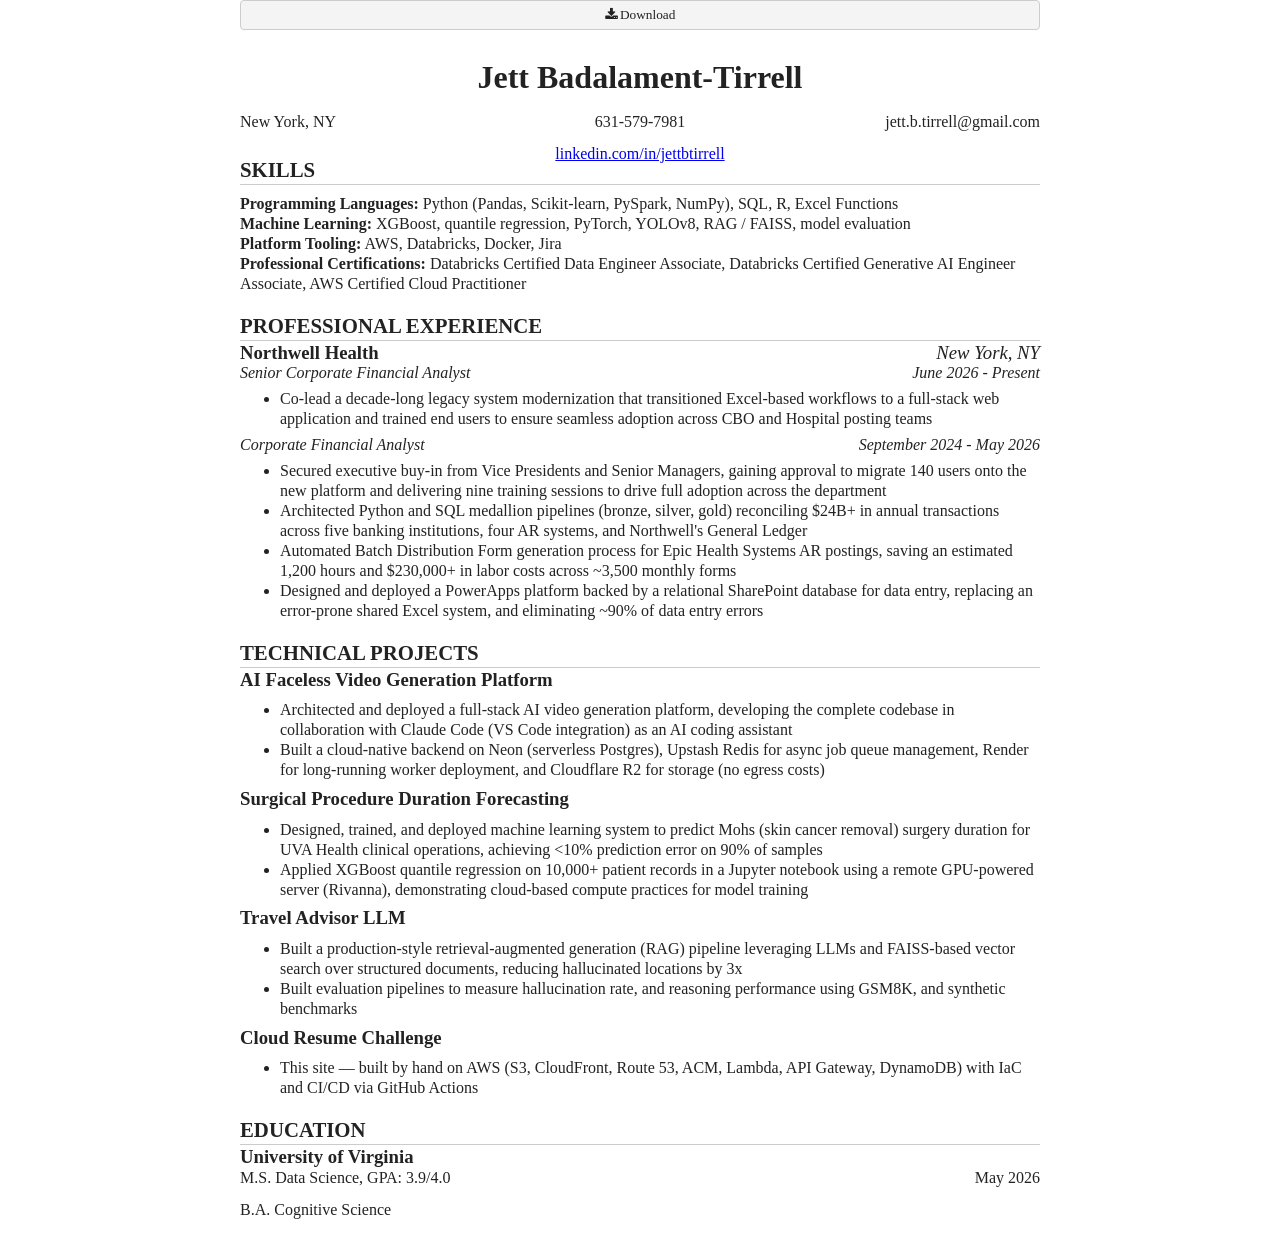
==== frontend/index.html @ 1f56818a "Add CI/CD pipeline for frontend deploy" ====
<!DOCTYPE HTML>
<html lang="en-US">
<head>
    <meta charset="UTF-8">
    <title>Jett Badalament-Tirrell | Resume</title>
    <link rel="stylesheet" href="style.css"/>
    <link rel="stylesheet" href="https://cdnjs.cloudflare.com/ajax/libs/font-awesome/4.7.0/css/font-awesome.min.css">
    <script src="visitor_count.js" defer></script>
</head>
<body>
<div class="container">
    <header>
        <a href="Jett_Badalament-Tirrell_Resume.pdf" download="Jett_Badalament-Tirrell_Resume.pdf">
            <button class="btn" style="width:100%"><i class="fa fa-download"></i> Download</button>
        </a>
        <h1 id="name">Jett Badalament-Tirrell</h1>
        <div id="textbox" class="textbox">
            <p class="alignleft">New York, NY</p>
            <p class="aligncenter">631-579-7981</p>
            <p class="alignright">jett.b.tirrell@gmail.com</p>
        </div>
        <div style="clear: both;"></div>
        <div id="textbox2" class="textbox">
            <p class="alignleft"></p>
            <p class="aligncenter"><a href="https://linkedin.com/in/jettbtirrell" target="_blank">linkedin.com/in/jettbtirrell</a></p>
            <p class="alignright"></p>
        </div>
        <div style="clear: both;"></div>
        <dt class="counter_st"></dt>
    </header>

    <main>
        <section id="competencies">
            <h2 class="title">SKILLS</h2>
            <hr>
            <ul class="competencies_list">
                <li><b>Programming Languages:</b> Python (Pandas, Scikit-learn, PySpark, NumPy), SQL, R, Excel Functions</li>
                <li><b>Machine Learning:</b> XGBoost, quantile regression, PyTorch, YOLOv8, RAG / FAISS, model evaluation</li>
                <li><b>Platform Tooling:</b> AWS, Databricks, Docker, Jira</li>
                <li><b>Professional Certifications:</b> Databricks Certified Data Engineer Associate, Databricks Certified Generative AI Engineer Associate, AWS Certified Cloud Practitioner</li>
            </ul>
        </section>

        <section id="Professional Experience">
            <h2 class="title">PROFESSIONAL EXPERIENCE</h2>
            <hr>

            <company class="company">
                <h3 class="companyname"><b>Northwell Health</b>
                    <span class="right"><i>New York, NY</i></span>
                </h3>
                <role class="role">
                    <p>
                        <span class="left"><i>Senior Corporate Financial Analyst</i></span>
                        <span class="right"><i>June 2026 - Present</i></span>
                        <br>
                    </p>
                    <responsibilities class="responsibilities">
                        <ul>
                            <li>Co-lead a decade-long legacy system modernization that transitioned Excel-based
                                workflows to a full-stack web application and trained end users to ensure seamless
                                adoption across CBO and Hospital posting teams
                            </li>
                        </ul>
                    </responsibilities>
                </role>
                <role class="role">
                    <p>
                        <span class="left"><i>Corporate Financial Analyst</i></span>
                        <span class="right"><i>September 2024 - May 2026</i></span>
                        <br>
                    </p>
                    <responsibilities class="responsibilities">
                        <ul>
                            <li>Secured executive buy-in from Vice Presidents and Senior Managers, gaining approval
                                to migrate 140 users onto the new platform and delivering nine training sessions to
                                drive full adoption across the department
                            </li>
                            <li>Architected Python and SQL medallion pipelines (bronze, silver, gold) reconciling
                                $24B+ in annual transactions across five banking institutions, four AR systems, and
                                Northwell's General Ledger
                            </li>
                            <li>Automated Batch Distribution Form generation process for Epic Health Systems AR
                                postings, saving an estimated 1,200 hours and $230,000+ in labor costs across
                                ~3,500 monthly forms
                            </li>
                            <li>Designed and deployed a PowerApps platform backed by a relational SharePoint
                                database for data entry, replacing an error-prone shared Excel system, and
                                eliminating ~90% of data entry errors
                            </li>
                        </ul>
                    </responsibilities>
                </role>
            </company>
        </section>

        <section id="personal_projects">
            <h2 class="title">TECHNICAL PROJECTS</h2>
            <hr>

            <company class="company">
                <h3 class="companyname"><b>AI Faceless Video Generation Platform</b></h3>
                <responsibilities class="responsibilities">
                    <ul>
                        <li>Architected and deployed a full-stack AI video generation platform, developing the
                            complete codebase in collaboration with Claude Code (VS Code integration) as an AI
                            coding assistant
                        </li>
                        <li>Built a cloud-native backend on Neon (serverless Postgres), Upstash Redis for async
                            job queue management, Render for long-running worker deployment, and Cloudflare R2
                            for storage (no egress costs)
                        </li>
                    </ul>
                </responsibilities>
            </company>

            <company class="company">
                <h3 class="companyname"><b>Surgical Procedure Duration Forecasting</b></h3>
                <responsibilities class="responsibilities">
                    <ul>
                        <li>Designed, trained, and deployed machine learning system to predict Mohs (skin cancer
                            removal) surgery duration for UVA Health clinical operations, achieving &lt;10%
                            prediction error on 90% of samples
                        </li>
                        <li>Applied XGBoost quantile regression on 10,000+ patient records in a Jupyter notebook
                            using a remote GPU-powered server (Rivanna), demonstrating cloud-based compute
                            practices for model training
                        </li>
                    </ul>
                </responsibilities>
            </company>

            <company class="company">
                <h3 class="companyname"><b>Travel Advisor LLM</b></h3>
                <responsibilities class="responsibilities">
                    <ul>
                        <li>Built a production-style retrieval-augmented generation (RAG) pipeline leveraging LLMs
                            and FAISS-based vector search over structured documents, reducing hallucinated
                            locations by 3x
                        </li>
                        <li>Built evaluation pipelines to measure hallucination rate, and reasoning performance
                            using GSM8K, and synthetic benchmarks
                        </li>
                    </ul>
                </responsibilities>
            </company>

            <company class="company">
                <h3 class="companyname"><b>Cloud Resume Challenge</b></h3>
                <responsibilities class="responsibilities">
                    <ul>
                        <li>This site — built by hand on AWS (S3, CloudFront, Route 53, ACM, Lambda, API Gateway,
                            DynamoDB) with IaC and CI/CD via GitHub Actions
                        </li>
                    </ul>
                </responsibilities>
            </company>
        </section>

        <section id="Education">
            <h2 class="title">EDUCATION</h2>
            <hr>
            <school class="school">
                <h3 class="schoolname">University of Virginia</h3>
                <degree_ class="degree">
                    <p>
                        <span class="left">M.S. Data Science, GPA: 3.9/4.0</span><span class="right">May 2026</span>
                    <div style="clear: both;"></div>
                    <br>
                    </p>
                </degree_>
                <degree_ class="degree">
                    <p>
                        <span class="left">B.A. Cognitive Science</span><span class="right"></span>
                        <br>
                    </p>
                </degree_>
            </school>
        </section>
    </main>
</div> <!-- end container -->
</body>
</html>
---- frontend/style.css ----
/* =============================================================================
   Reset basics
   ========================================================================== */
html { font-size: 100%; overflow-y: scroll; -webkit-text-size-adjust: 100%; -ms-text-size-adjust: 100%; }
body { margin: 0; font-size: 1em; line-height: 1.0; }
body, button, input, select, textarea { font-family: "Times New Roman", Times, serif; color: #222; }
hr { display: block; height: 1px; border: 0; border-top: 1px solid #ccc; margin: 1em 0; padding: 0; }
a { color: #00e; }
a:visited { color: #551a8b; }
a:hover { color: #06e; }

/* =============================================================================
   Layout
   ========================================================================== */
.container {
    width: 100%;
    max-width: 800px;
    margin: 0 auto;
}

.alignleft {
    float: left;
    width: 33.33333%;
    text-align: left;
}
.aligncenter {
    float: left;
    width: 33.33333%;
    text-align: center;
}
.alignright {
    float: left;
    width: 33.33333%;
    text-align: right;
}

.right { float: right; }
.left { float: left; }

.title {
    line-height: 0em;
    margin-bottom: -.1em;
}

.schoolname {
    margin-bottom: 1.1em;
    line-height: 0em;
}
.companyname {
    font-weight: normal;
    margin-bottom: 1.1em;
    line-height: 0em;
}
.degree {
    margin-top: 0em;
    margin-bottom: 0em;
    line-height: 0em;
}

.counter_st {
    text-align: right;
    margin-top: -2em;
    margin-bottom: 0em;
    line-height: 0em;
    font-size: 0.85em;
    color: #666;
}

.textbox {
    text-align: right;
    margin-top: 0em;
    margin-bottom: 0em;
    line-height: 0em;
}

.role {
    margin-top: 0em;
    margin-bottom: 0em;
    line-height: 0em;
}

.responsibilities {
    margin-top: 1em;
    margin-bottom: 0em;
    line-height: 1.25em;
}

.competencies_list {
    list-style-type: none;
    line-height: 1.25em;
    padding-left: 0px;
}

.company { margin-bottom: 1.5em; }

.btn {
    background: #f4f4f4;
    border: 1px solid #ccc;
    border-radius: 4px;
    padding: 6px 12px;
    cursor: pointer;
    margin-bottom: 0.5em;
}
.btn:hover { background: #e8e8e8; }

h1 { text-align: center; line-height: 1.2em; margin-bottom: 0.3em; }
h2 { line-height: 0em; font-size: 1.3em; }
h3 { line-height: 0em; }
hr { margin-bottom: -.5em; }
section { margin-bottom: 2em; }

/* =============================================================================
   Print styles
   ========================================================================== */
@media print {
    .btn { display: none; }
    a[href]:after { content: ""; }
}
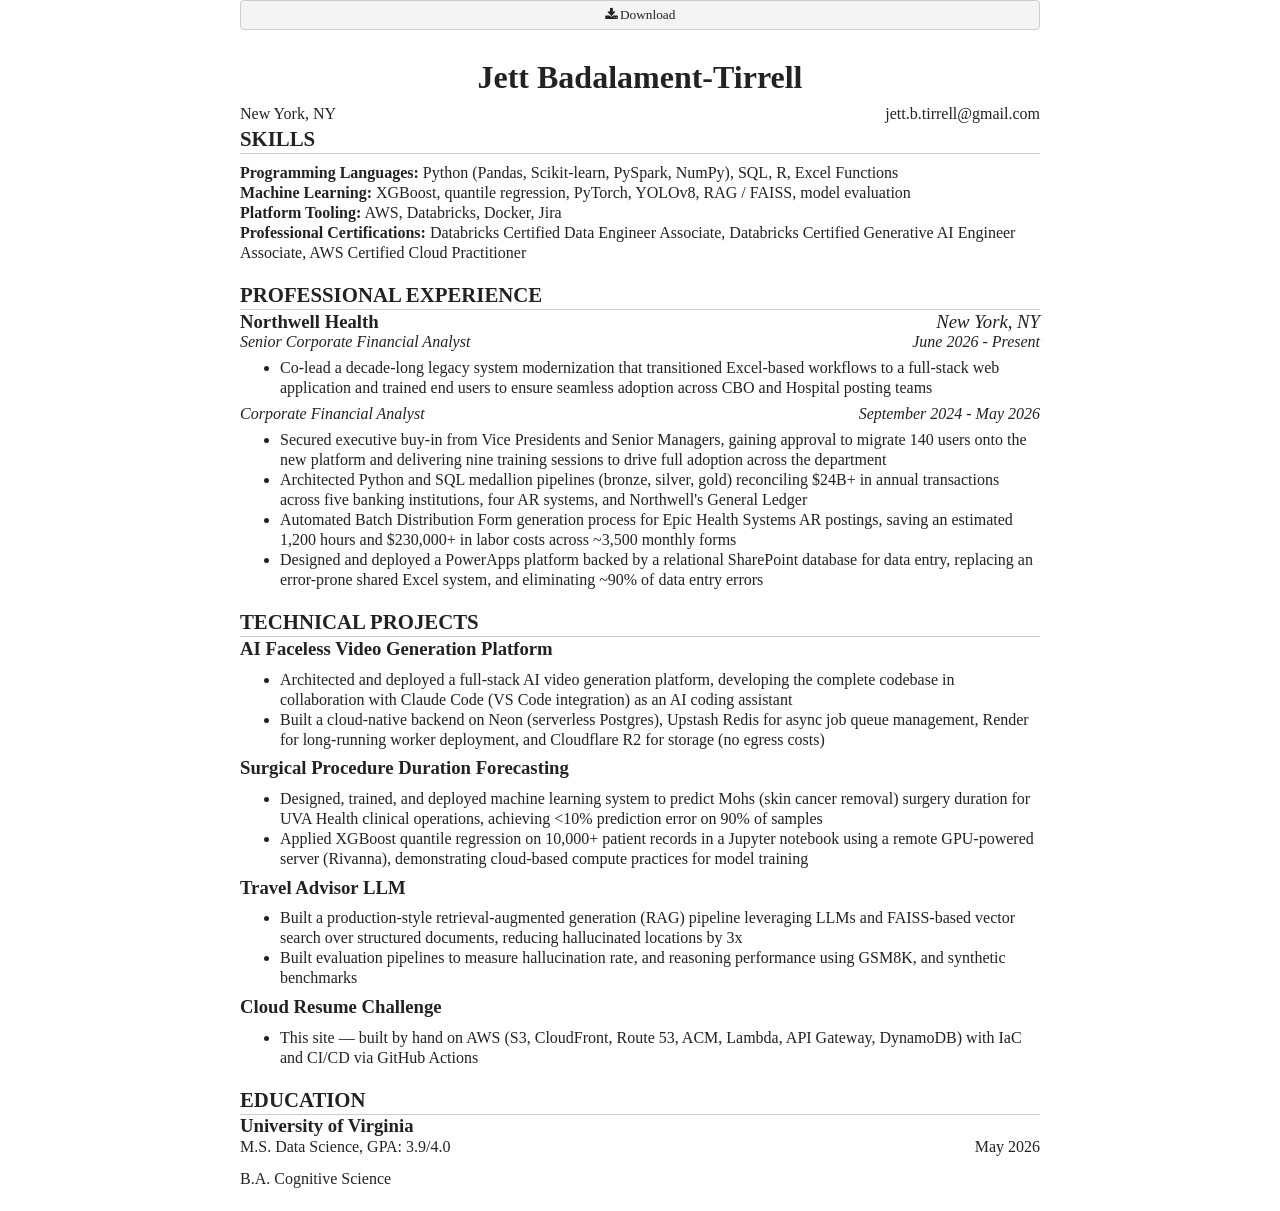
==== commit 3a8f5aea: "Updated terraform to use AllowAPIGatewayInvoke for the lambda permission, took out linkedin and phon" ====
--- a/frontend/index.html
+++ b/frontend/index.html
@@ -14,16 +14,9 @@
             <button class="btn" style="width:100%"><i class="fa fa-download"></i> Download</button>
         </a>
         <h1 id="name">Jett Badalament-Tirrell</h1>
-        <div id="textbox" class="textbox">
-            <p class="alignleft">New York, NY</p>
-            <p class="aligncenter">631-579-7981</p>
-            <p class="alignright">jett.b.tirrell@gmail.com</p>
-        </div>
-        <div style="clear: both;"></div>
-        <div id="textbox2" class="textbox">
-            <p class="alignleft"></p>
-            <p class="aligncenter"><a href="https://linkedin.com/in/jettbtirrell" target="_blank">linkedin.com/in/jettbtirrell</a></p>
-            <p class="alignright"></p>
+        <div class="contact-line">
+            <span class="left">New York, NY</span>
+            <span class="right">jett.b.tirrell@gmail.com</span>
         </div>
         <div style="clear: both;"></div>
         <dt class="counter_st"></dt>
--- a/frontend/style.css
+++ b/frontend/style.css
@@ -16,22 +16,6 @@
     width: 100%;
     max-width: 800px;
     margin: 0 auto;
-}
-
-.alignleft {
-    float: left;
-    width: 33.33333%;
-    text-align: left;
-}
-.aligncenter {
-    float: left;
-    width: 33.33333%;
-    text-align: center;
-}
-.alignright {
-    float: left;
-    width: 33.33333%;
-    text-align: right;
 }
 
 .right { float: right; }
@@ -59,18 +43,18 @@
 
 .counter_st {
     text-align: right;
-    margin-top: -2em;
+    margin-top: 0.5em;
     margin-bottom: 0em;
-    line-height: 0em;
+    line-height: 1.2em;
     font-size: 0.85em;
     color: #666;
 }
 
-.textbox {
-    text-align: right;
-    margin-top: 0em;
-    margin-bottom: 0em;
-    line-height: 0em;
+.contact-line {
+    display: flex;
+    justify-content: space-between;
+    margin-top: 0.3em;
+    margin-bottom: 0.3em;
 }
 
 .role {
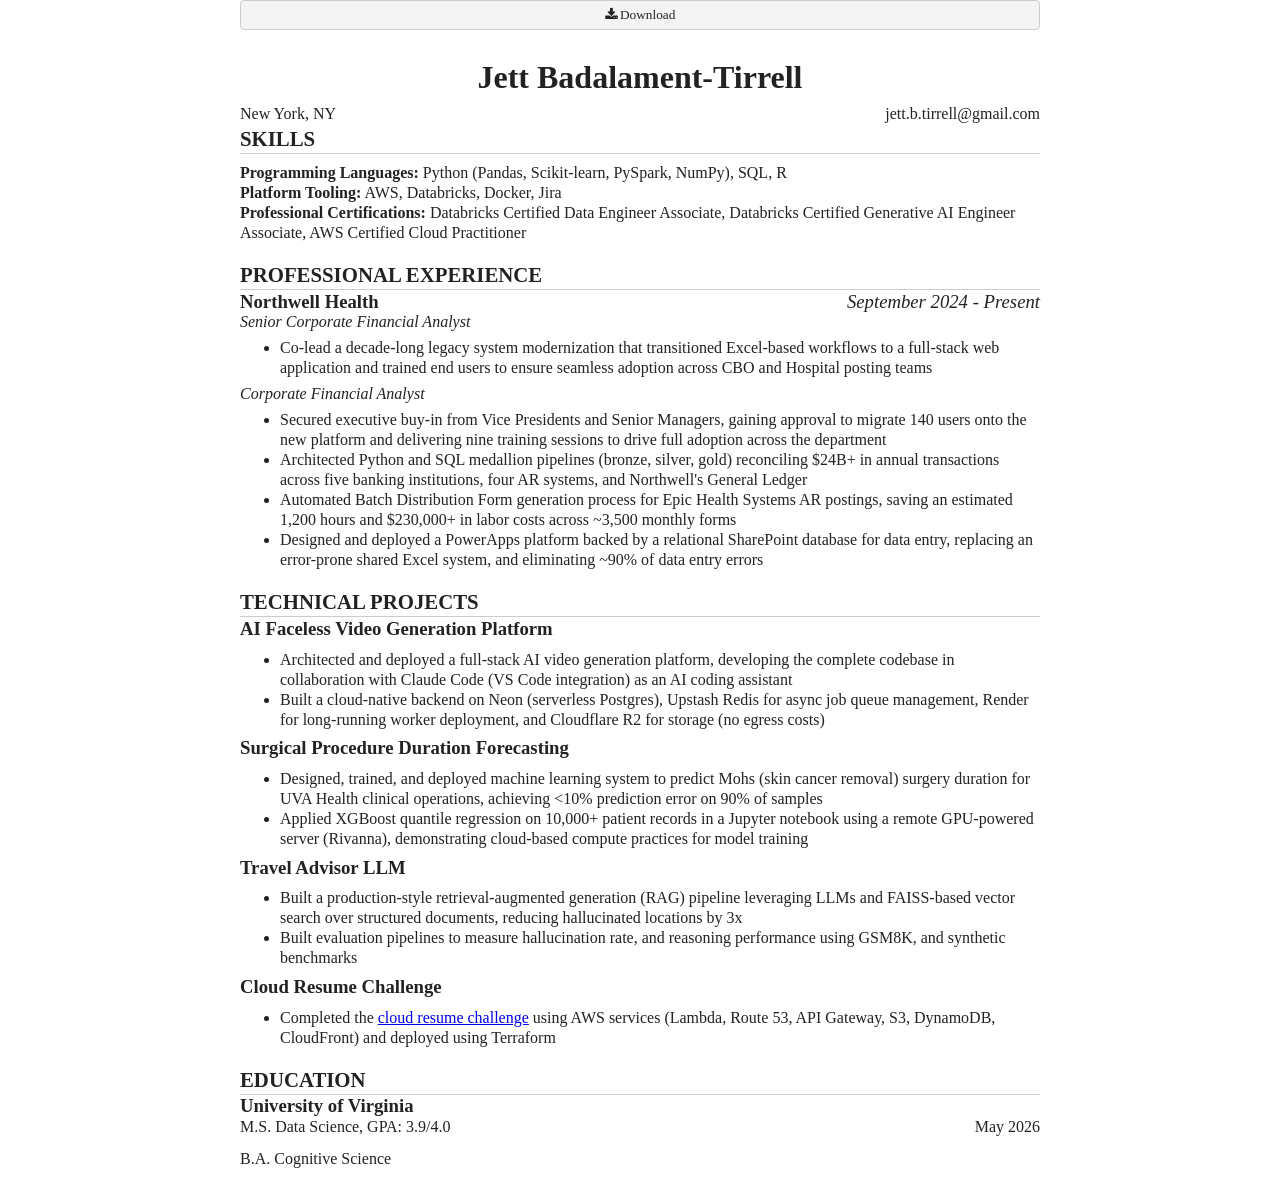
==== commit 3b73b6a9: "Resume tweaks" ====
--- a/frontend/index.html
+++ b/frontend/index.html
@@ -27,8 +27,7 @@
             <h2 class="title">SKILLS</h2>
             <hr>
             <ul class="competencies_list">
-                <li><b>Programming Languages:</b> Python (Pandas, Scikit-learn, PySpark, NumPy), SQL, R, Excel Functions</li>
-                <li><b>Machine Learning:</b> XGBoost, quantile regression, PyTorch, YOLOv8, RAG / FAISS, model evaluation</li>
+                <li><b>Programming Languages:</b> Python (Pandas, Scikit-learn, PySpark, NumPy), SQL, R</li>
                 <li><b>Platform Tooling:</b> AWS, Databricks, Docker, Jira</li>
                 <li><b>Professional Certifications:</b> Databricks Certified Data Engineer Associate, Databricks Certified Generative AI Engineer Associate, AWS Certified Cloud Practitioner</li>
             </ul>
@@ -40,12 +39,11 @@
 
             <company class="company">
                 <h3 class="companyname"><b>Northwell Health</b>
-                    <span class="right"><i>New York, NY</i></span>
+                    <span class="right"><i>September 2024 - Present</i></span>
                 </h3>
                 <role class="role">
                     <p>
                         <span class="left"><i>Senior Corporate Financial Analyst</i></span>
-                        <span class="right"><i>June 2026 - Present</i></span>
                         <br>
                     </p>
                     <responsibilities class="responsibilities">
@@ -60,7 +58,6 @@
                 <role class="role">
                     <p>
                         <span class="left"><i>Corporate Financial Analyst</i></span>
-                        <span class="right"><i>September 2024 - May 2026</i></span>
                         <br>
                     </p>
                     <responsibilities class="responsibilities">
@@ -142,8 +139,7 @@
                 <h3 class="companyname"><b>Cloud Resume Challenge</b></h3>
                 <responsibilities class="responsibilities">
                     <ul>
-                        <li>This site — built by hand on AWS (S3, CloudFront, Route 53, ACM, Lambda, API Gateway,
-                            DynamoDB) with IaC and CI/CD via GitHub Actions
+                        <li>Completed the <a href="https://cloudresumechallenge.dev/docs/the-challenge/aws/" target="_blank">cloud resume challenge</a> using AWS services (Lambda, Route 53, API Gateway, S3, DynamoDB, CloudFront) and deployed using Terraform
                         </li>
                     </ul>
                 </responsibilities>
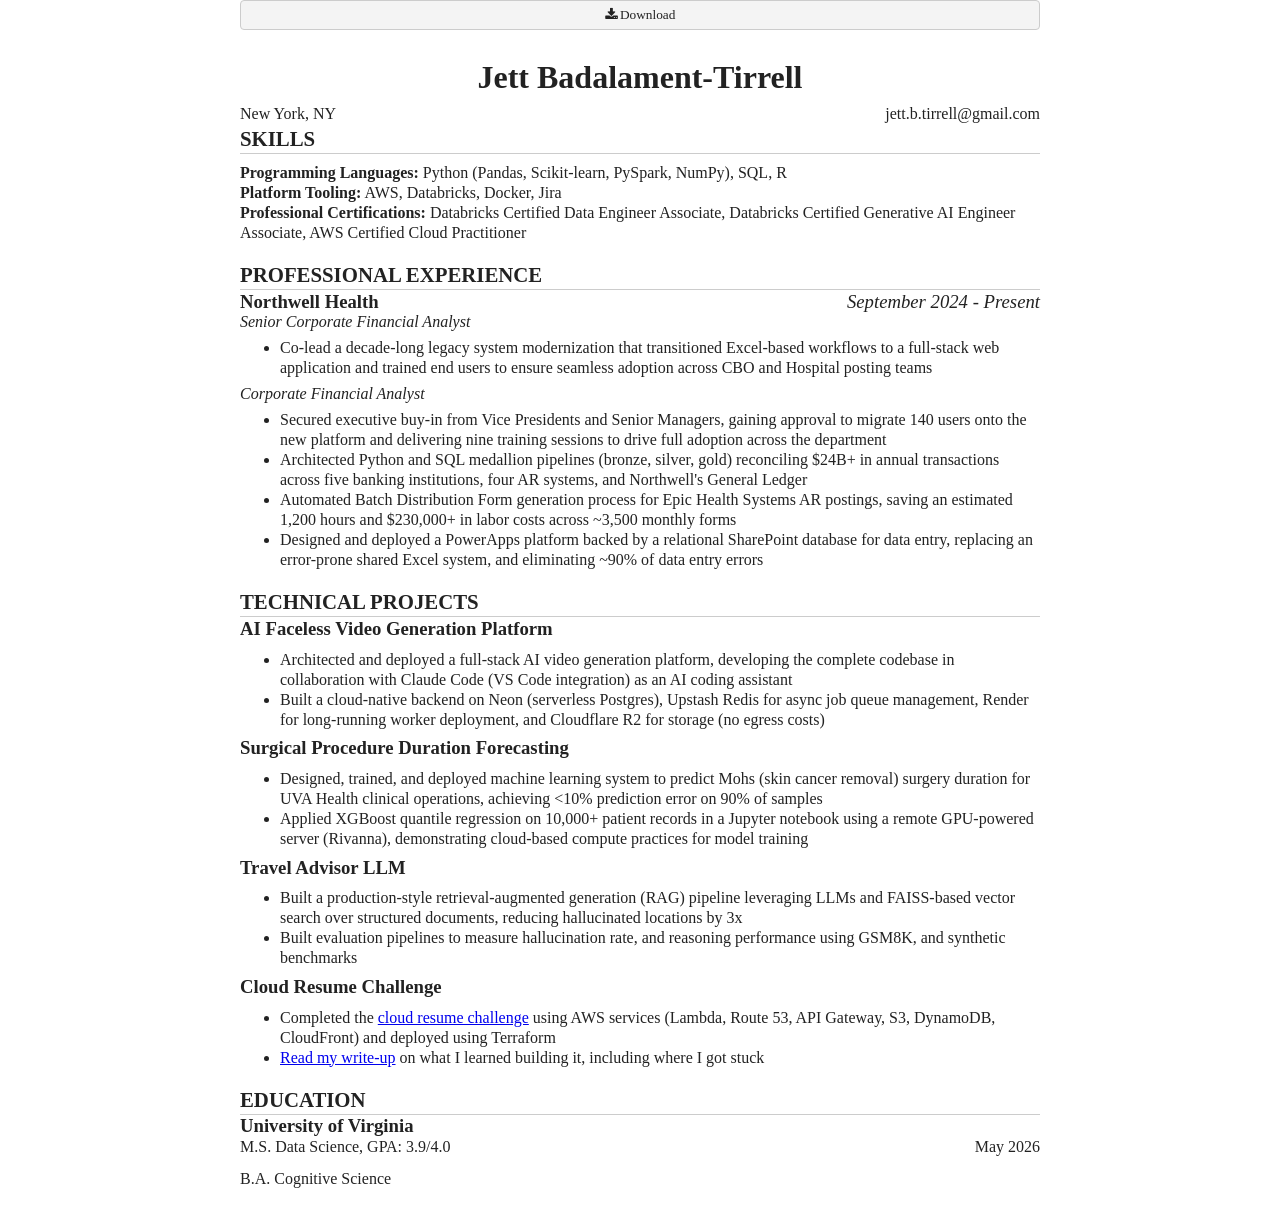
==== commit b7a72a0a: "Added blogpost" ====
--- a/frontend/index.html
+++ b/frontend/index.html
@@ -139,8 +139,8 @@
                 <h3 class="companyname"><b>Cloud Resume Challenge</b></h3>
                 <responsibilities class="responsibilities">
                     <ul>
-                        <li>Completed the <a href="https://cloudresumechallenge.dev/docs/the-challenge/aws/" target="_blank">cloud resume challenge</a> using AWS services (Lambda, Route 53, API Gateway, S3, DynamoDB, CloudFront) and deployed using Terraform
-                        </li>
+                        <li>Completed the <a href="https://cloudresumechallenge.dev/docs/the-challenge/aws/" target="_blank">cloud resume challenge</a> using AWS services (Lambda, Route 53, API Gateway, S3, DynamoDB, CloudFront) and deployed using Terraform</li>
+                        <li><a href="https://jett.hashnode.dev/putting-my-aws-ccp-into-practice" target="_blank">Read my write-up</a> on what I learned building it, including where I got stuck</li>
                     </ul>
                 </responsibilities>
             </company>
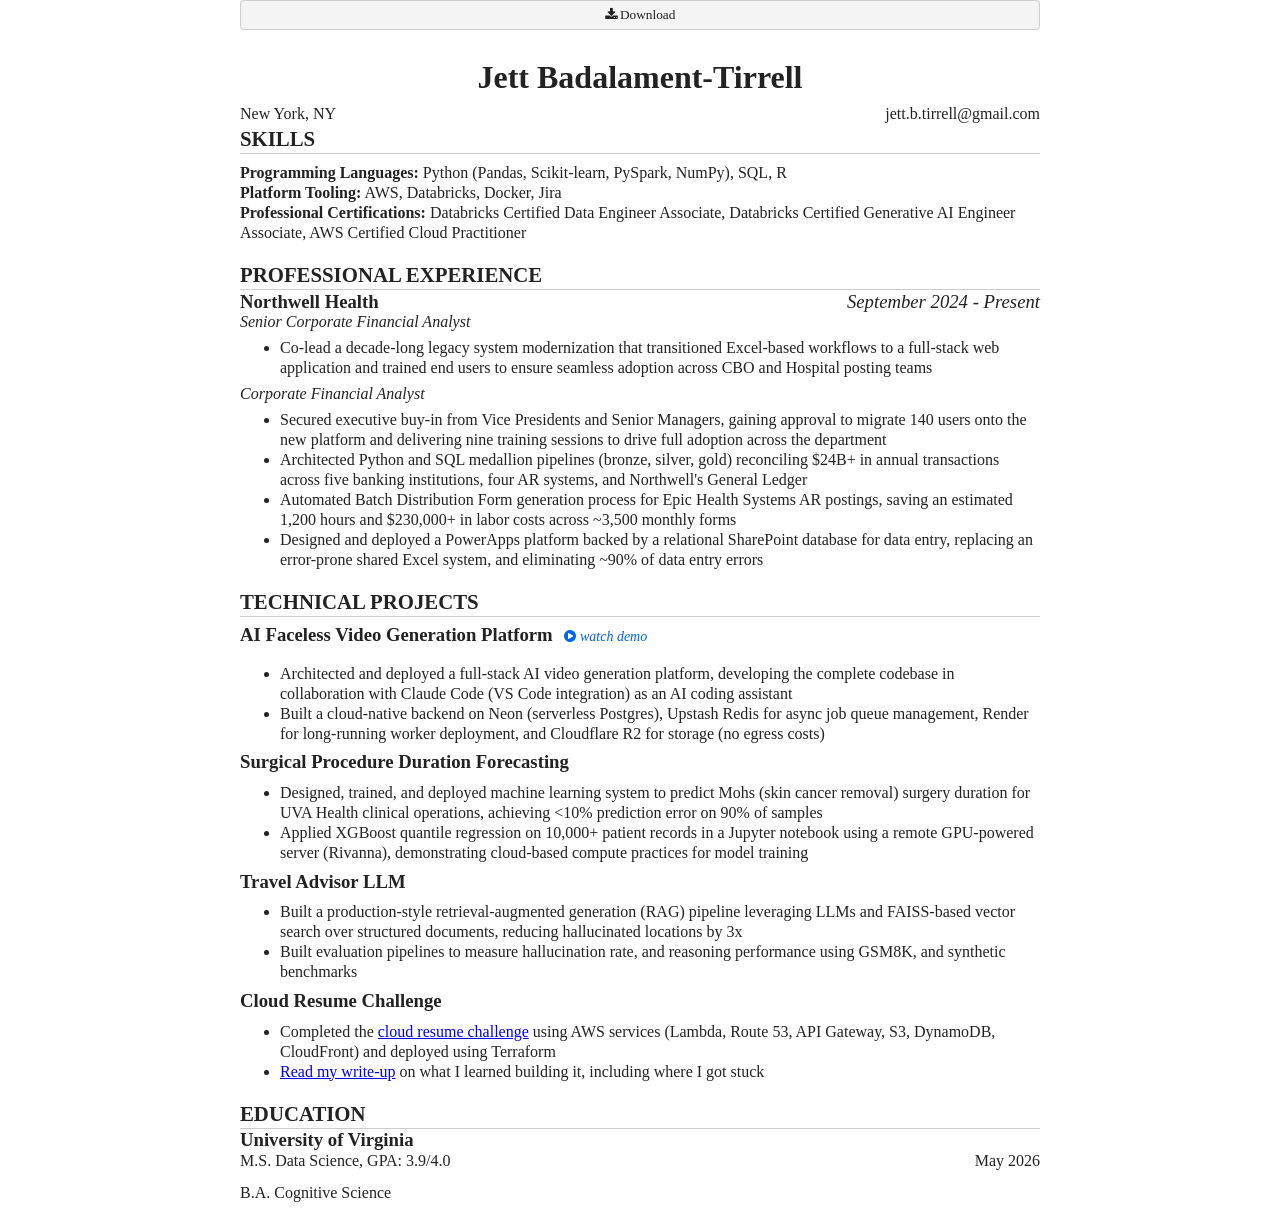
==== commit a50b072c: "Added hover-to-preview and click-to-fullscreen demo video for faceless video project" ====
--- a/frontend/index.html
+++ b/frontend/index.html
@@ -88,8 +88,8 @@
             <h2 class="title">TECHNICAL PROJECTS</h2>
             <hr>
 
-            <company class="company">
-                <h3 class="companyname"><b>AI Faceless Video Generation Platform</b></h3>
+            <company class="company video-demo-trigger" id="faceless-video-project" tabindex="0">
+                <h3 class="companyname"><b>AI Faceless Video Generation Platform</b> <span class="video-hint"><i class="fa fa-play-circle"></i> watch demo</span></h3>
                 <responsibilities class="responsibilities">
                     <ul>
                         <li>Architected and deployed a full-stack AI video generation platform, developing the
@@ -168,5 +168,14 @@
         </section>
     </main>
 </div> <!-- end container -->
+
+<video id="video-preview" muted loop playsinline preload="none" src="assets/faceless-demo.mp4"></video>
+
+<div id="video-modal">
+    <button id="video-modal-close" aria-label="Close video"><i class="fa fa-times"></i></button>
+    <video id="video-modal-player" controls playsinline preload="none" src="assets/faceless-demo.mp4"></video>
+</div>
+
+<script src="video_demo.js" defer></script>
 </body>
 </html>
--- a/frontend/style.css
+++ b/frontend/style.css
@@ -94,9 +94,83 @@
 section { margin-bottom: 2em; }
 
 /* =============================================================================
+   Video demo (hover preview + fullscreen)
+   ========================================================================== */
+.video-demo-trigger {
+    cursor: pointer;
+    border-radius: 4px;
+    transition: background-color 0.15s ease;
+}
+.video-demo-trigger:hover,
+.video-demo-trigger:focus-visible {
+    background-color: #f4f8ff;
+}
+
+.video-hint {
+    font-size: 0.75em;
+    font-weight: normal;
+    font-style: italic;
+    color: #06e;
+    margin-left: 0.5em;
+    white-space: nowrap;
+}
+
+#video-preview {
+    position: fixed;
+    top: 0;
+    left: 0;
+    width: 320px;
+    max-width: 40vw;
+    aspect-ratio: 16 / 9;
+    border-radius: 8px;
+    box-shadow: 0 6px 24px rgba(0, 0, 0, 0.35);
+    pointer-events: none;
+    z-index: 1000;
+    background: #000;
+    display: none;
+}
+#video-preview.visible { display: block; }
+
+#video-modal {
+    display: none;
+    position: fixed;
+    inset: 0;
+    background: rgba(0, 0, 0, 0.9);
+    z-index: 2000;
+    align-items: center;
+    justify-content: center;
+}
+#video-modal.visible { display: flex; }
+
+#video-modal-player {
+    max-width: 90vw;
+    max-height: 90vh;
+}
+
+#video-modal-close {
+    position: absolute;
+    top: 1.5em;
+    right: 1.5em;
+    background: rgba(255, 255, 255, 0.1);
+    color: #fff;
+    border: 1px solid rgba(255, 255, 255, 0.4);
+    border-radius: 50%;
+    width: 2.5em;
+    height: 2.5em;
+    font-size: 1em;
+    cursor: pointer;
+}
+#video-modal-close:hover { background: rgba(255, 255, 255, 0.25); }
+
+@media (max-width: 600px) {
+    #video-preview { display: none !important; }
+}
+
+/* =============================================================================
    Print styles
    ========================================================================== */
 @media print {
     .btn { display: none; }
     a[href]:after { content: ""; }
+    .video-hint, #video-preview, #video-modal { display: none !important; }
 }
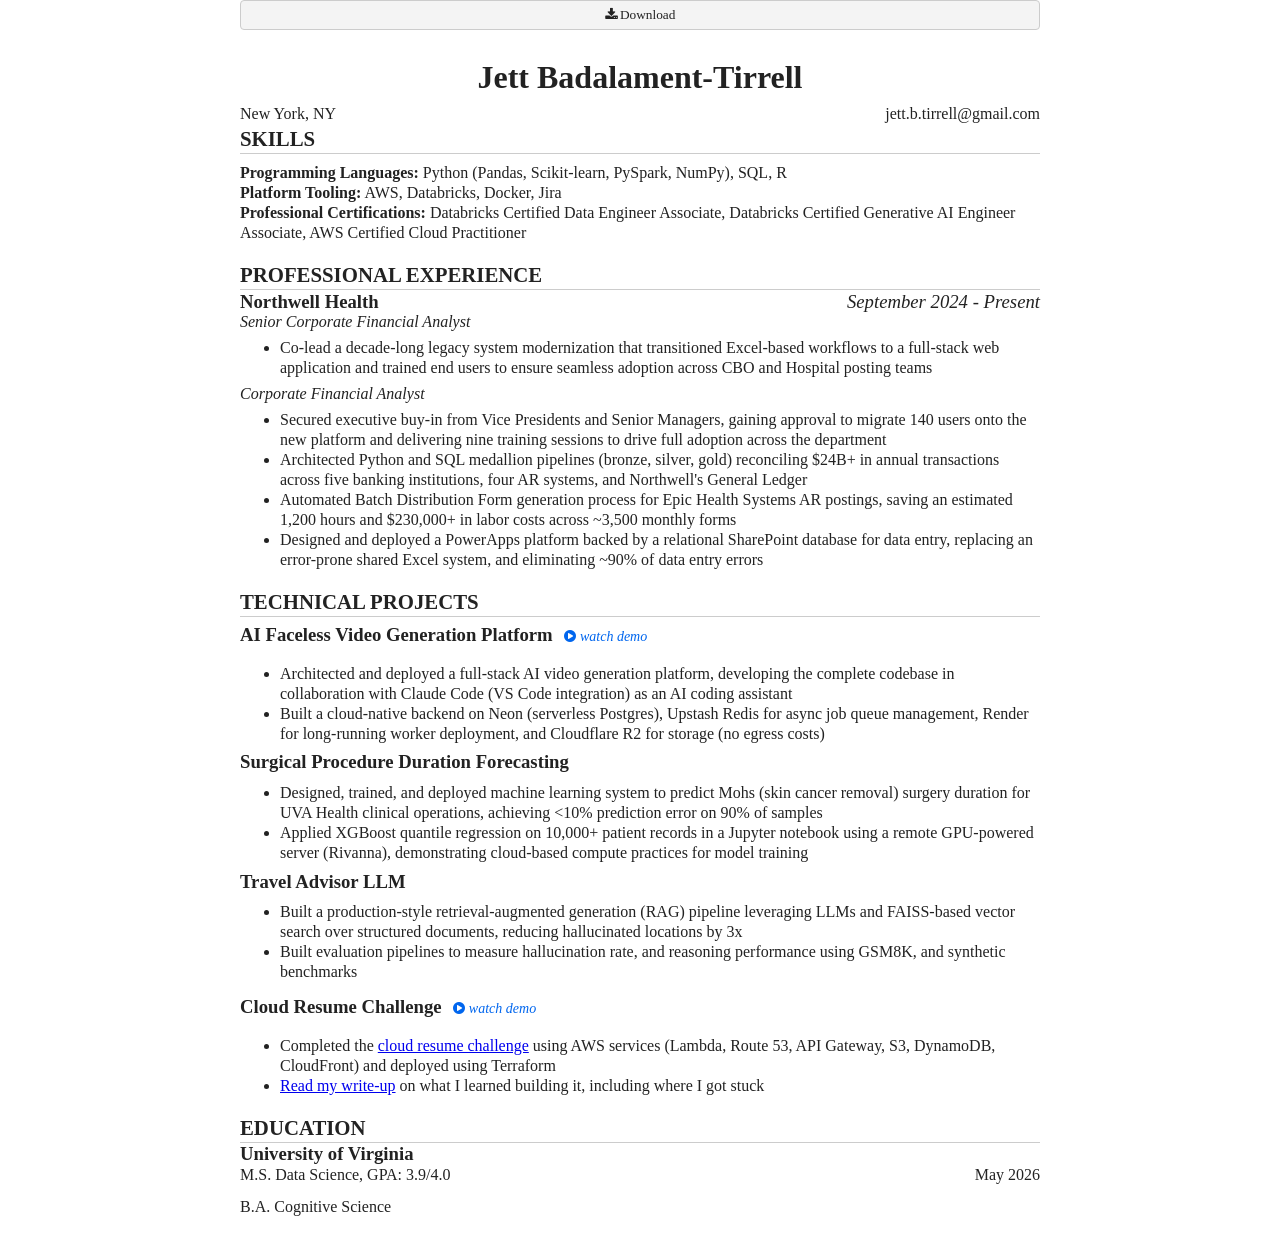
==== commit 0d305bde: "Add hover-to-preview demo video to Cloud Resume Challenge section Generalizes the video-demo trigger" ====
--- a/frontend/index.html
+++ b/frontend/index.html
@@ -88,7 +88,7 @@
             <h2 class="title">TECHNICAL PROJECTS</h2>
             <hr>
 
-            <company class="company video-demo-trigger" id="faceless-video-project" tabindex="0">
+            <company class="company video-demo-trigger" id="faceless-video-project" tabindex="0" data-video="assets/faceless-demo.mp4">
                 <h3 class="companyname"><b>AI Faceless Video Generation Platform</b> <span class="video-hint"><i class="fa fa-play-circle"></i> watch demo</span></h3>
                 <responsibilities class="responsibilities">
                     <ul>
@@ -135,8 +135,8 @@
                 </responsibilities>
             </company>
 
-            <company class="company">
-                <h3 class="companyname"><b>Cloud Resume Challenge</b></h3>
+            <company class="company video-demo-trigger" id="cloud-resume-video-project" tabindex="0" data-video="assets/cloud-resume-demo.mp4">
+                <h3 class="companyname"><b>Cloud Resume Challenge</b> <span class="video-hint"><i class="fa fa-play-circle"></i> watch demo</span></h3>
                 <responsibilities class="responsibilities">
                     <ul>
                         <li>Completed the <a href="https://cloudresumechallenge.dev/docs/the-challenge/aws/" target="_blank">cloud resume challenge</a> using AWS services (Lambda, Route 53, API Gateway, S3, DynamoDB, CloudFront) and deployed using Terraform</li>
@@ -169,11 +169,11 @@
     </main>
 </div> <!-- end container -->
 
-<video id="video-preview" muted loop playsinline preload="none" src="assets/faceless-demo.mp4"></video>
+<video id="video-preview" muted loop playsinline preload="none"></video>
 
 <div id="video-modal">
     <button id="video-modal-close" aria-label="Close video"><i class="fa fa-times"></i></button>
-    <video id="video-modal-player" controls playsinline preload="none" src="assets/faceless-demo.mp4"></video>
+    <video id="video-modal-player" controls playsinline preload="none"></video>
 </div>
 
 <script src="video_demo.js" defer></script>
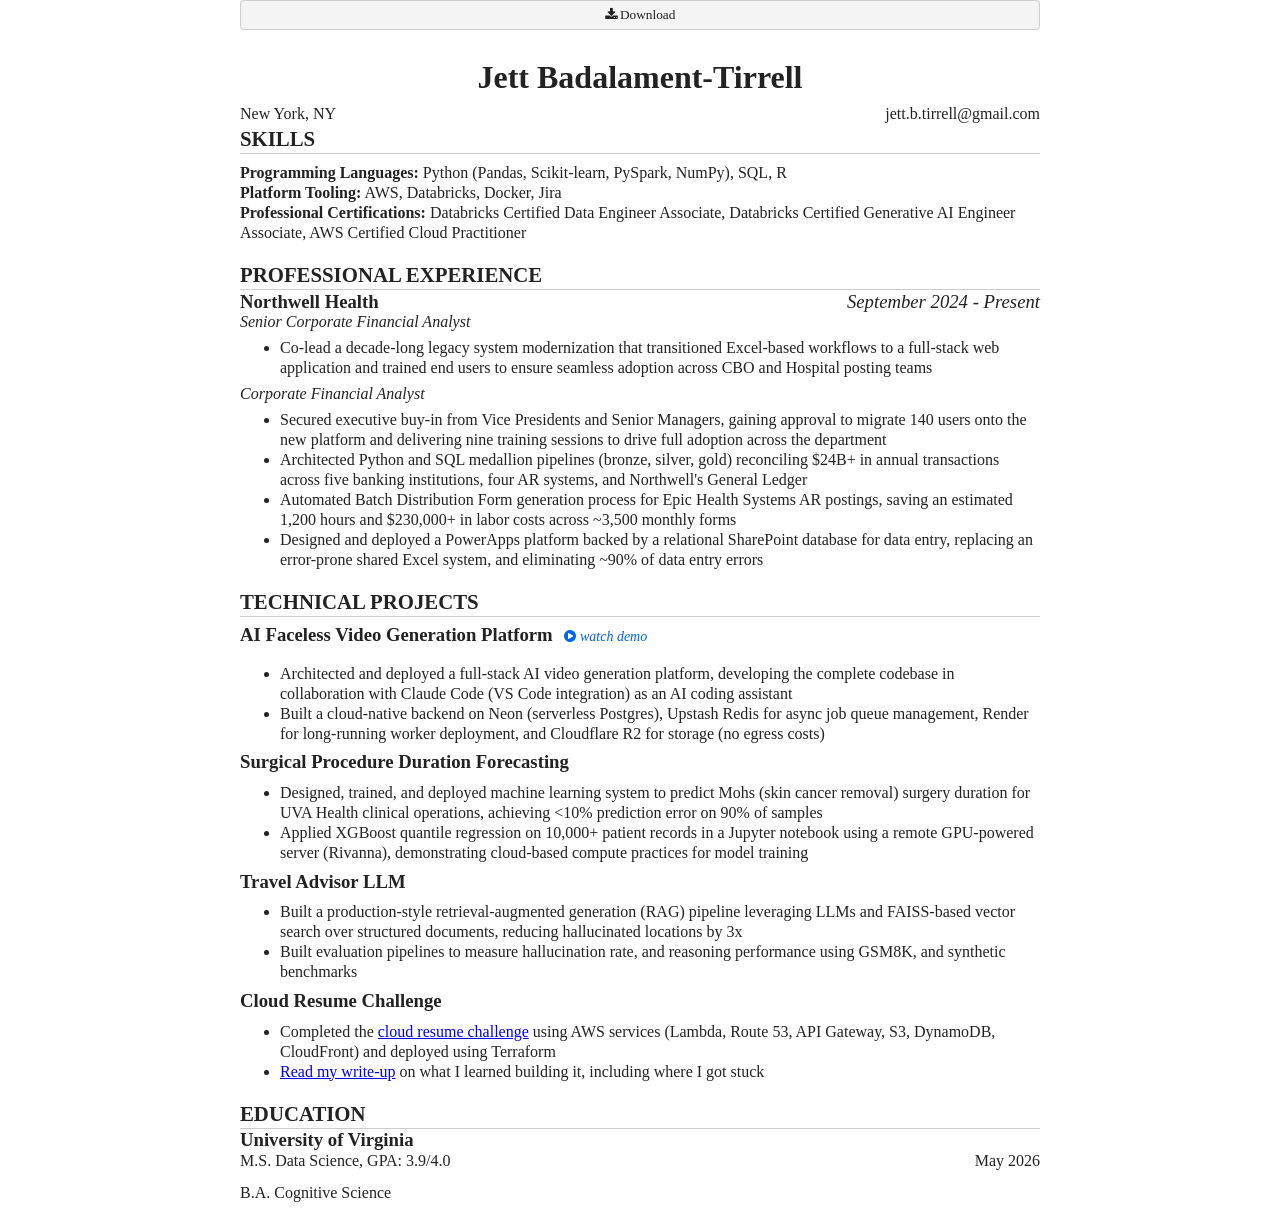
==== commit 4ae6cb90: "going to make better cloud resume video" ====
--- a/frontend/index.html
+++ b/frontend/index.html
@@ -135,8 +135,8 @@
                 </responsibilities>
             </company>
 
-            <company class="company video-demo-trigger" id="cloud-resume-video-project" tabindex="0" data-video="assets/cloud-resume-demo.mp4">
-                <h3 class="companyname"><b>Cloud Resume Challenge</b> <span class="video-hint"><i class="fa fa-play-circle"></i> watch demo</span></h3>
+            <company class="company" id="cloud-resume-video-project">
+                <h3 class="companyname"><b>Cloud Resume Challenge</b></h3>
                 <responsibilities class="responsibilities">
                     <ul>
                         <li>Completed the <a href="https://cloudresumechallenge.dev/docs/the-challenge/aws/" target="_blank">cloud resume challenge</a> using AWS services (Lambda, Route 53, API Gateway, S3, DynamoDB, CloudFront) and deployed using Terraform</li>
